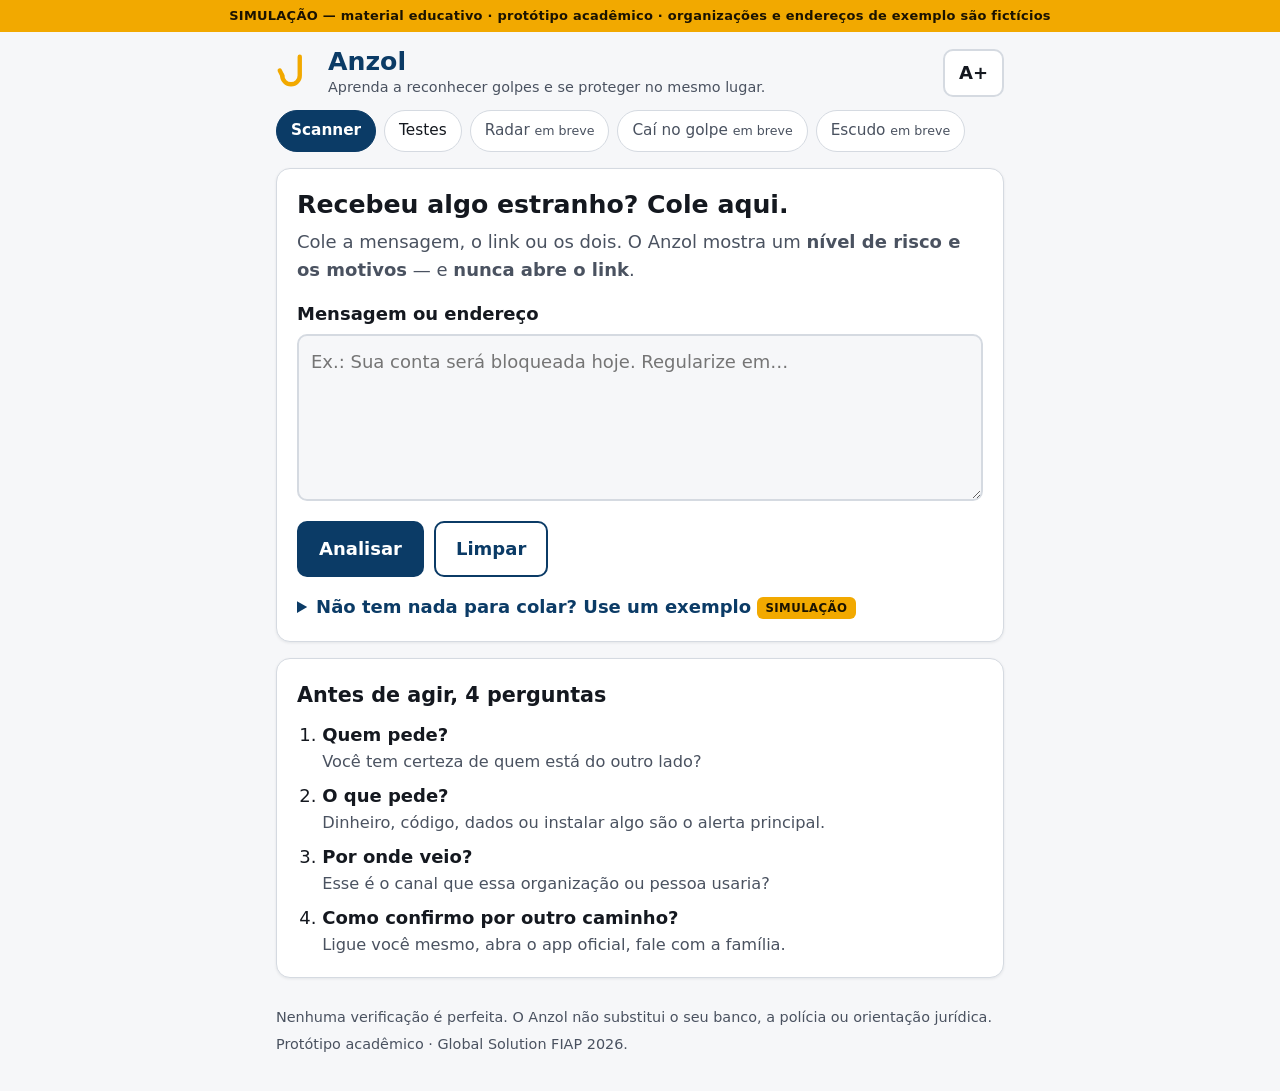
==== app/index.html @ 34bd5993 "Jogo de testes e listas públicas de phishing no Scanner - app/js/jogo.js e jogo-ui.js: XP, 5 níveis," ====
<!doctype html>
<html lang="pt-BR">
<head>
<meta charset="utf-8">
<meta name="viewport" content="width=device-width, initial-scale=1">
<title>Anzol · Aprenda a reconhecer golpes</title>
<meta name="description" content="Anzol: aprenda a reconhecer golpes e se proteger no mesmo lugar. Protótipo acadêmico.">
<link rel="icon" href="data:image/svg+xml,%3Csvg xmlns='http://www.w3.org/2000/svg' viewBox='0 0 64 64'%3E%3Cpath d='M38 6v30a14 14 0 1 1-28 0' fill='none' stroke='%23f2a900' stroke-width='7' stroke-linecap='round'/%3E%3Cpath d='M10 36l-4-8' stroke='%23f2a900' stroke-width='7' stroke-linecap='round'/%3E%3C/svg%3E">
<link rel="stylesheet" href="css/app.css">
</head>
<body>
<a class="pular" href="#conteudo">Pular para o conteúdo</a>

<div class="faixa-simulacao" role="note">SIMULAÇÃO — material educativo · protótipo acadêmico · organizações e endereços de exemplo são fictícios</div>

<header class="topo">
  <div class="marca">
    <svg class="marca-icone" viewBox="0 0 64 64" aria-hidden="true"><path d="M38 6v30a14 14 0 1 1-28 0" fill="none" stroke="currentColor" stroke-width="7" stroke-linecap="round"/><path d="M10 36l-4-8" stroke="currentColor" stroke-width="7" stroke-linecap="round"/></svg>
    <div>
      <p class="marca-nome">Anzol</p>
      <p class="marca-frase">Aprenda a reconhecer golpes e se proteger no mesmo lugar.</p>
    </div>
  </div>
  <div class="ajustes">
    <button type="button" id="btn-fonte" class="btn-leve" aria-pressed="false" title="Aumentar o tamanho do texto">A+</button>
  </div>
</header>

<nav class="abas" aria-label="Módulos">
  <a href="#scanner" class="aba ativa" data-vista="scanner" aria-current="page">Scanner</a>
  <a href="#testes" class="aba" data-vista="testes">Testes</a>
  <span class="aba em-breve" aria-disabled="true">Radar <small>em breve</small></span>
  <span class="aba em-breve" aria-disabled="true">Caí no golpe <small>em breve</small></span>
  <span class="aba em-breve" aria-disabled="true">Escudo <small>em breve</small></span>
</nav>

<main id="conteudo">
  <div id="vista-testes" class="vista" hidden>
    <div id="jogo-raiz" class="pilha" aria-live="polite"></div>
  </div>

  <div id="vista-scanner" class="vista pilha">
  <section id="scanner" class="cartao" aria-labelledby="t-scanner">
    <h1 id="t-scanner">Recebeu algo estranho? Cole aqui.</h1>
    <p class="apoio">Cole a mensagem, o link ou os dois. O Anzol mostra um <strong>nível de risco e os motivos</strong> — e <strong>nunca abre o link</strong>.</p>

    <form id="form-scanner" novalidate>
      <label for="entrada" class="rotulo">Mensagem ou endereço</label>
      <textarea id="entrada" rows="5" maxlength="5000" spellcheck="false" placeholder="Ex.: Sua conta será bloqueada hoje. Regularize em…"></textarea>
      <div class="acoes">
        <button type="submit" class="btn-principal">Analisar</button>
        <button type="button" id="btn-limpar" class="btn-secundario">Limpar</button>
      </div>
    </form>

    <details class="exemplos">
      <summary>Não tem nada para colar? Use um exemplo <span class="selo">SIMULAÇÃO</span></summary>
      <div id="lista-exemplos" class="chips" role="list"></div>
    </details>
  </section>

  <section id="resultado" class="cartao" aria-live="polite" hidden></section>

  <section class="cartao procedimento" aria-labelledby="t-proc">
    <h2 id="t-proc">Antes de agir, 4 perguntas</h2>
    <ol class="quatro">
      <li><strong>Quem pede?</strong> <span>Você tem certeza de quem está do outro lado?</span></li>
      <li><strong>O que pede?</strong> <span>Dinheiro, código, dados ou instalar algo são o alerta principal.</span></li>
      <li><strong>Por onde veio?</strong> <span>Esse é o canal que essa organização ou pessoa usaria?</span></li>
      <li><strong>Como confirmo por outro caminho?</strong> <span>Ligue você mesmo, abra o app oficial, fale com a família.</span></li>
    </ol>
  </section>
  </div>
</main>

<footer class="rodape">
  <p>Nenhuma verificação é perfeita. O Anzol não substitui o seu banco, a polícia ou orientação jurídica.</p>
  <p>Protótipo acadêmico · Global Solution FIAP 2026.</p>
</footer>

<script src="js/scanner.js"></script>
<script src="js/listas.js"></script>
<script src="js/jogo.js"></script>
<script src="js/jogo-ui.js"></script>
<script src="js/app.js"></script>
</body>
</html>
---- app/css/app.css ----
/* Anzol — estilos. Sem dependências. Fonte grande, alto contraste, modo escuro automático. */
:root {
  --fundo: #f6f7f9;
  --cartao: #ffffff;
  --texto: #14181f;
  --texto-suave: #4a5260;
  --borda: #d5dae1;
  --marca: #0b3b66;
  --destaque: #f2a900;
  --foco: #1a73e8;
  --baixo: #11683a;   --baixo-fundo: #e6f4ec;
  --medio: #8a5a00;   --medio-fundo: #fff4d6;
  --alto: #b3261e;    --alto-fundo: #fdeceb;
  --confianca: #1f5f99; --confianca-fundo: #e8f1fb;
  --raio: 14px;
  --sombra: 0 1px 3px rgba(16, 24, 40, .08);
  --tam-base: 18px;
}
@media (prefers-color-scheme: dark) {
  :root:not([data-theme="light"]) {
    --fundo: #0f1318; --cartao: #171c23; --texto: #eef1f5; --texto-suave: #b4bcc8; --borda: #2c3440;
    --marca: #9cc8f5; --foco: #8ab4f8;
    --baixo: #7fd6a3; --baixo-fundo: #10301f;
    --medio: #ffd36b; --medio-fundo: #3a2c06;
    --alto: #ff9a92;  --alto-fundo: #3d1512;
    --confianca: #9cc8f5; --confianca-fundo: #13283d;
    --sombra: none;
  }
}
:root[data-theme="dark"] {
  --fundo: #0f1318; --cartao: #171c23; --texto: #eef1f5; --texto-suave: #b4bcc8; --borda: #2c3440;
  --marca: #9cc8f5; --foco: #8ab4f8;
  --baixo: #7fd6a3; --baixo-fundo: #10301f;
  --medio: #ffd36b; --medio-fundo: #3a2c06;
  --alto: #ff9a92;  --alto-fundo: #3d1512;
  --confianca: #9cc8f5; --confianca-fundo: #13283d;
  --sombra: none;
}
html.texto-grande { --tam-base: 22px; }

* { box-sizing: border-box; }
html { font-size: var(--tam-base); }
body {
  margin: 0; background: var(--fundo); color: var(--texto);
  font-family: system-ui, -apple-system, "Segoe UI", Roboto, sans-serif; line-height: 1.55;
  -webkit-text-size-adjust: 100%;
}
:focus-visible { outline: 3px solid var(--foco); outline-offset: 2px; border-radius: 6px; }
.pular { position: absolute; left: -999px; top: 0; background: var(--cartao); padding: 8px 12px; z-index: 10; }
.pular:focus { left: 8px; }

.faixa-simulacao {
  background: var(--destaque); color: #1b1300; font-size: .72rem; font-weight: 700;
  text-align: center; padding: 6px 16px; letter-spacing: .02em;
}

.topo, main, .abas, .rodape { max-width: 760px; margin: 0 auto; padding-left: 16px; padding-right: 16px; }
.topo { display: flex; align-items: center; justify-content: space-between; gap: 12px; padding-top: 16px; }
.marca { display: flex; align-items: center; gap: 12px; }
.marca-icone { width: 40px; height: 40px; color: var(--destaque); flex: none; }
.marca-nome { margin: 0; font-size: 1.4rem; font-weight: 800; color: var(--marca); line-height: 1.1; }
.marca-frase { margin: 0; font-size: .8rem; color: var(--texto-suave); }

.abas { display: flex; gap: 8px; overflow-x: auto; padding-top: 12px; padding-bottom: 4px; scrollbar-width: thin; }
.aba {
  flex: none; padding: 8px 14px; border-radius: 999px; border: 1px solid var(--borda);
  color: var(--texto); text-decoration: none; font-size: .85rem; background: var(--cartao);
}
.aba.ativa { background: var(--marca); color: var(--cartao); border-color: var(--marca); font-weight: 700; }
.aba.em-breve { color: var(--texto-suave); }
.aba small { font-size: .7rem; }

main { padding-top: 12px; padding-bottom: 24px; display: grid; gap: 16px; }
.cartao { background: var(--cartao); border: 1px solid var(--borda); border-radius: var(--raio); padding: 20px; box-shadow: var(--sombra); min-width: 0; }
h1 { font-size: 1.4rem; line-height: 1.25; margin: 0 0 8px; }
h2 { font-size: 1.15rem; margin: 0 0 10px; }
h3 { font-size: 1rem; margin: 18px 0 8px; }
.apoio { margin: 0 0 16px; color: var(--texto-suave); }

.rotulo { display: block; font-weight: 700; margin-bottom: 6px; }
textarea {
  width: 100%; font: inherit; font-size: 1rem; padding: 12px; border-radius: 10px;
  border: 2px solid var(--borda); background: var(--fundo); color: var(--texto); resize: vertical; min-height: 7rem;
}
textarea:focus { border-color: var(--foco); outline: none; }
.acoes { display: flex; flex-wrap: wrap; gap: 10px; margin-top: 12px; }
button { font: inherit; cursor: pointer; }
.btn-principal, .btn-secundario, .btn-leve {
  border-radius: 10px; padding: 12px 20px; font-weight: 700; min-height: 48px; border: 2px solid transparent;
}
.btn-principal { background: var(--marca); color: var(--cartao); }
.btn-secundario { background: transparent; color: var(--marca); border-color: var(--marca); }
.btn-leve { background: var(--cartao); color: var(--texto); border-color: var(--borda); padding: 8px 14px; min-height: 44px; }
.btn-leve[aria-pressed="true"] { border-color: var(--marca); color: var(--marca); }

.exemplos { margin-top: 16px; }
.exemplos summary { cursor: pointer; font-weight: 600; color: var(--marca); }
.chips { display: flex; flex-wrap: wrap; gap: 8px; margin-top: 12px; }
.chip {
  border: 1px solid var(--borda); background: var(--fundo); color: var(--texto); border-radius: 999px;
  padding: 8px 14px; font-size: .8rem; text-align: left;
}
.chip:hover { border-color: var(--marca); }
.selo { display: inline-block; font-size: .65rem; font-weight: 800; letter-spacing: .04em; padding: 2px 8px; border-radius: 6px; background: var(--destaque); color: #1b1300; vertical-align: middle; }

/* Resultado */
.risco { display: flex; align-items: center; gap: 14px; border-radius: 12px; padding: 14px 16px; margin-bottom: 8px; }
.risco-icone { width: 44px; height: 44px; flex: none; }
.risco-titulo { margin: 0; font-size: 1.3rem; font-weight: 800; }
.risco-sub { margin: 2px 0 0; font-size: .9rem; }
.risco.baixo { background: var(--baixo-fundo); color: var(--baixo); }
.risco.medio { background: var(--medio-fundo); color: var(--medio); }
.risco.alto { background: var(--alto-fundo); color: var(--alto); }
.risco .risco-sub { color: var(--texto); }

.grupo { border-top: 1px solid var(--borda); padding-top: 4px; }
.motivos { list-style: none; padding: 0; margin: 0; display: grid; gap: 10px; }
.motivo { border-left: 4px solid var(--alto); background: var(--fundo); border-radius: 0 10px 10px 0; padding: 10px 12px; }
.motivo.confianca { border-left-color: var(--confianca); background: var(--confianca-fundo); }
.motivo-nome { font-weight: 700; margin: 0; }
.motivo-desc { margin: 2px 0 0; font-size: .88rem; color: var(--texto-suave); }
.evidencia { margin: 6px 0 0; font-size: .85rem; overflow-wrap: anywhere; }
.evidencia q { font-family: ui-monospace, Consolas, monospace; background: var(--cartao); border: 1px solid var(--borda); border-radius: 6px; padding: 1px 6px; quotes: none; }
.tag-sim { font-size: .65rem; font-weight: 800; padding: 1px 6px; border-radius: 5px; background: var(--destaque); color: #1b1300; margin-left: 6px; vertical-align: middle; }

.lupa { list-style: none; padding: 0; margin: 0; display: grid; gap: 8px; }
.lupa li { background: var(--fundo); border-radius: 10px; padding: 10px 12px; font-size: .9rem; overflow-wrap: anywhere; }
.lupa code { font-family: ui-monospace, Consolas, monospace; font-weight: 700; }

.passos { margin: 0; padding-left: 1.2rem; }
.passos li { margin: 4px 0; }
.mito { background: var(--fundo); border-radius: 10px; padding: 10px 12px; margin: 8px 0 0; font-size: .9rem; }
.aviso { margin-top: 16px; font-size: .85rem; color: var(--texto-suave); border-top: 1px dashed var(--borda); padding-top: 12px; }
.links-acao { display: flex; flex-wrap: wrap; gap: 10px; margin-top: 12px; }

.quatro { margin: 0; padding-left: 1.4rem; display: grid; gap: 8px; }
.quatro span { display: block; color: var(--texto-suave); font-size: .9rem; }

.rodape { color: var(--texto-suave); font-size: .8rem; padding-bottom: 32px; }
.rodape p { margin: 4px 0; }

/* Vistas e jogo */
[hidden] { display: none !important; }
.pilha { display: grid; gap: 16px; min-width: 0; }
.destaque { border: 2px solid var(--destaque); }
.nota { background: transparent; box-shadow: none; }
.subtitulo { font-weight: 700; margin: 16px 0 8px; color: var(--marca); }
.nivel { background: var(--fundo); border-radius: 12px; padding: 14px 16px; }
.nivel-nome { margin: 0; font-size: 1.15rem; font-weight: 800; color: var(--marca); }
.barra-xp { width: 100%; height: 14px; margin: 8px 0 4px; accent-color: var(--destaque); }
.grade-itens { display: grid; grid-template-columns: repeat(auto-fill, minmax(220px, 1fr)); gap: 8px; }
.item-jogo {
  text-align: left; border: 1px solid var(--borda); background: var(--fundo); color: var(--texto);
  border-radius: 10px; padding: 10px 12px; font-size: .85rem; min-height: 48px;
}
.item-jogo:hover:not(:disabled) { border-color: var(--marca); }
.item-jogo.feito { border-color: var(--baixo); }
.item-jogo:disabled { color: var(--texto-suave); cursor: not-allowed; }
.grade-selos { display: grid; grid-template-columns: repeat(auto-fill, minmax(200px, 1fr)); gap: 8px; }
.selo-jogo { border: 1px dashed var(--borda); border-radius: 10px; padding: 10px 12px; color: var(--texto-suave); }
.selo-jogo.ganho { border: 2px solid var(--destaque); color: var(--texto); }
.selo-nome { margin: 0; font-weight: 700; }

.msg { border: 2px solid var(--borda); border-radius: 16px; padding: 14px 16px; margin: 12px 0; background: var(--fundo); }
.msg-topo { display: flex; justify-content: space-between; align-items: center; gap: 8px; margin-bottom: 6px; }
.msg-canal { font-size: .75rem; font-weight: 700; text-transform: uppercase; letter-spacing: .04em; color: var(--texto-suave); }
.msg-de { margin: 0 0 6px; font-size: .85rem; color: var(--texto-suave); }
.msg-texto { margin: 0; font-size: 1.05rem; background: var(--cartao); border-radius: 12px 12px 12px 4px; padding: 10px 12px; border: 1px solid var(--borda); }
.msg-link, .msg-extra { margin: 8px 0 0; font-size: .85rem; overflow-wrap: anywhere; }
.msg-link code, .lupa-resultado code, .opcao code { font-family: ui-monospace, Consolas, monospace; font-weight: 700; overflow-wrap: anywhere; }
.msg-extra { color: var(--texto-suave); }

.chip.pista[aria-pressed="true"] { background: var(--marca); color: var(--cartao); border-color: var(--marca); }
.chip.pista[aria-pressed="true"]::before { content: "✓ "; }
.lupa-resultado { background: var(--confianca-fundo); border-radius: 10px; padding: 8px 12px; margin: 8px 0 0; font-size: .9rem; overflow-wrap: anywhere; }
.btn-principal[aria-pressed="true"] { outline: 3px solid var(--destaque); outline-offset: 2px; }
.passos-escolha, .opcoes-lista { display: grid; gap: 8px; margin-top: 12px; }
.opcao {
  text-align: left; border: 2px solid var(--borda); background: var(--cartao); color: var(--texto);
  border-radius: 10px; padding: 12px 14px; min-height: 48px; width: 100%;
}
.opcao:hover { border-color: var(--marca); }
.opcao-dominio { display: grid; gap: 4px; }
.enunciado { font-size: 1.05rem; font-weight: 600; }
.eventos { background: var(--fundo); border-radius: 10px; padding: 10px 14px; margin: 8px 0; }
.eventos p { margin: 2px 0; }
.xp-ganho { font-weight: 800; color: var(--marca); }
.evento { font-weight: 700; color: var(--medio); }
.quatro-resp { margin: 0; display: grid; gap: 2px; }
.quatro-resp dt { font-weight: 700; margin-top: 6px; }
.quatro-resp dd { margin: 0; color: var(--texto-suave); }
.tabela { width: 100%; border-collapse: collapse; font-size: .9rem; margin: 8px 0; }
.tabela th, .tabela td { border-bottom: 1px solid var(--borda); padding: 6px 8px; text-align: left; }
.tabela td:not(:first-child), .tabela th:not(:first-child) { text-align: center; white-space: nowrap; }

@media (max-width: 480px) {
  .cartao { padding: 16px; }
  h1 { font-size: 1.25rem; }
  .acoes button { flex: 1 1 auto; }
}
@media (prefers-reduced-motion: no-preference) {
  #resultado:not([hidden]) { animation: surgir .25s ease-out; }
  @keyframes surgir { from { opacity: 0; transform: translateY(6px); } to { opacity: 1; transform: none; } }
}
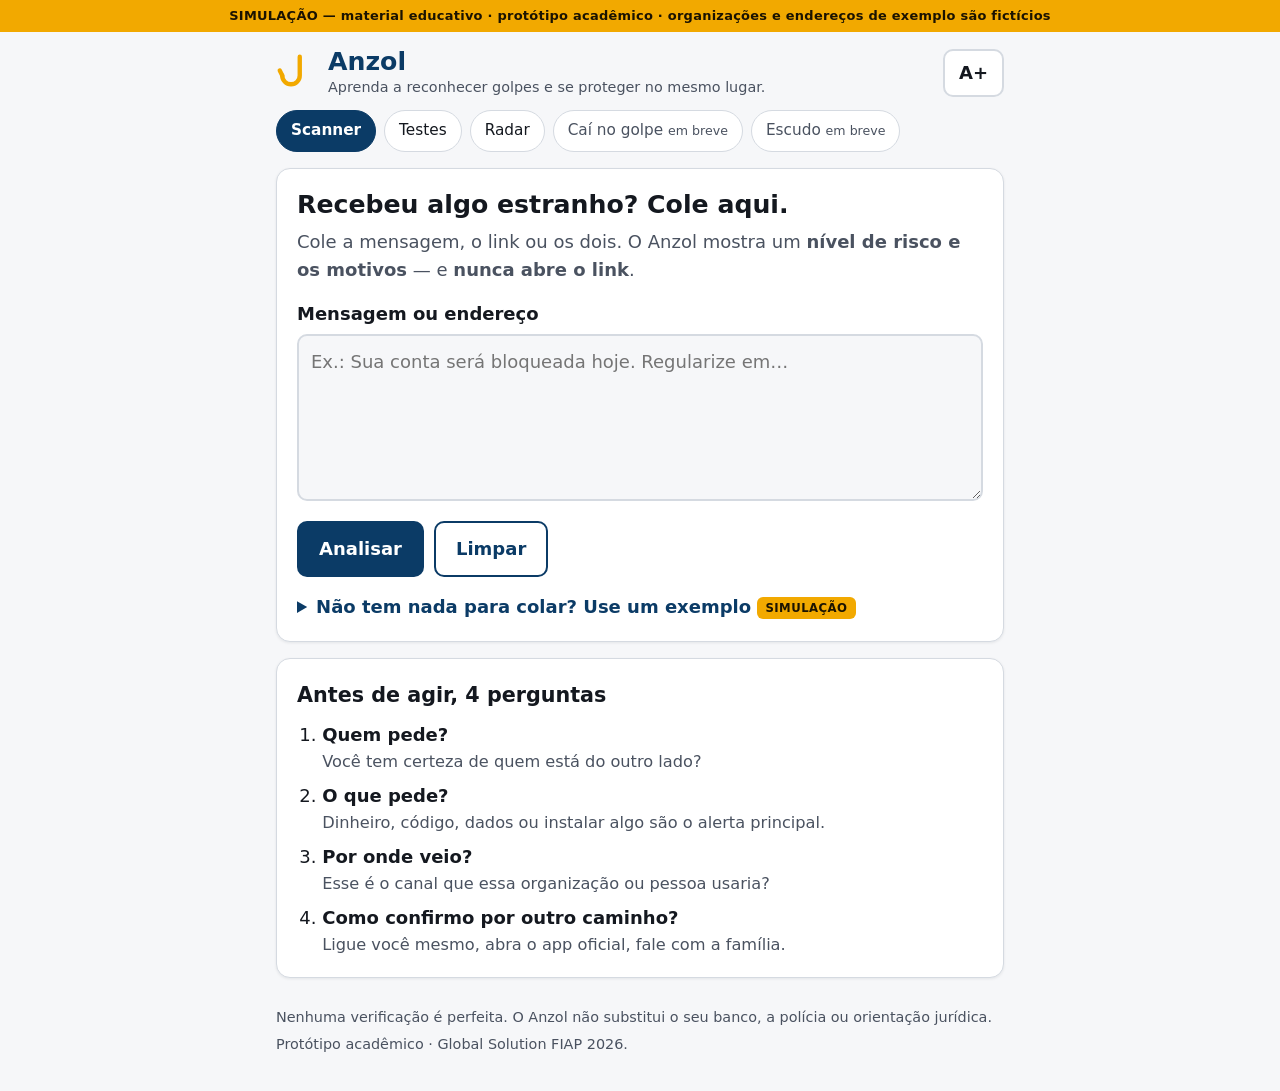
==== commit 85c2b681: "Radar: campanhas, alerta passivo no Scanner, relato e moderação - app/js/radar.js e radar-ui.js: 3 e" ====
--- a/app/index.html
+++ b/app/index.html
@@ -29,7 +29,7 @@
 <nav class="abas" aria-label="Módulos">
   <a href="#scanner" class="aba ativa" data-vista="scanner" aria-current="page">Scanner</a>
   <a href="#testes" class="aba" data-vista="testes">Testes</a>
-  <span class="aba em-breve" aria-disabled="true">Radar <small>em breve</small></span>
+  <a href="#radar" class="aba" data-vista="radar">Radar</a>
   <span class="aba em-breve" aria-disabled="true">Caí no golpe <small>em breve</small></span>
   <span class="aba em-breve" aria-disabled="true">Escudo <small>em breve</small></span>
 </nav>
@@ -37,6 +37,10 @@
 <main id="conteudo">
   <div id="vista-testes" class="vista" hidden>
     <div id="jogo-raiz" class="pilha" aria-live="polite"></div>
+  </div>
+
+  <div id="vista-radar" class="vista" hidden>
+    <div id="radar-raiz" class="pilha" aria-live="polite"></div>
   </div>
 
   <div id="vista-scanner" class="vista pilha">
@@ -82,6 +86,8 @@
 <script src="js/listas.js"></script>
 <script src="js/jogo.js"></script>
 <script src="js/jogo-ui.js"></script>
+<script src="js/radar.js"></script>
+<script src="js/radar-ui.js"></script>
 <script src="js/app.js"></script>
 </body>
 </html>
--- a/app/css/app.css
+++ b/app/css/app.css
@@ -193,7 +193,36 @@
 .tabela th, .tabela td { border-bottom: 1px solid var(--borda); padding: 6px 8px; text-align: left; }
 .tabela td:not(:first-child), .tabela th:not(:first-child) { text-align: center; white-space: nowrap; }
 
+/* Radar */
+.estado-radar { display: inline-block; font-size: .7rem; font-weight: 800; padding: 2px 8px; border-radius: 6px; vertical-align: middle; }
+.estado-radar.alerta_ativo { background: var(--alto-fundo); color: var(--alto); border: 1px solid var(--alto); }
+.estado-radar.em_observacao { background: var(--medio-fundo); color: var(--medio); border: 1px solid var(--medio); }
+.estado-radar.arquivada { background: var(--fundo); color: var(--texto-suave); border: 1px solid var(--borda); }
+.resumo-radar { display: grid; grid-template-columns: repeat(3, 1fr); gap: 8px; margin-top: 12px; }
+.resumo-item { border-radius: 10px; padding: 10px; text-align: center; background: var(--fundo); }
+.resumo-item.alerta_ativo { background: var(--alto-fundo); }
+.resumo-item.em_observacao { background: var(--medio-fundo); }
+.resumo-num { margin: 0; font-size: 1.6rem; font-weight: 800; }
+.campanha { border: 1px solid var(--borda); border-left: 4px solid var(--borda); border-radius: 0 10px 10px 0; padding: 10px 12px; margin-top: 10px; overflow-wrap: anywhere; }
+.campanha.alerta_ativo { border-left-color: var(--alto); }
+.campanha.em_observacao { border-left-color: var(--medio); }
+.campanha p { margin: 4px 0; }
+.item-fila { border: 1px dashed var(--borda); border-radius: 10px; padding: 10px 12px; margin-top: 10px; overflow-wrap: anywhere; }
+.item-fila p { margin: 4px 0; }
+.previa { background: var(--fundo); border-radius: 10px; padding: 10px 12px; margin: 10px 0; }
+.previa-texto { font-family: ui-monospace, Consolas, monospace; font-size: .85rem; background: var(--cartao); border: 1px solid var(--borda); border-radius: 8px; padding: 8px 10px; overflow-wrap: anywhere; }
+.relato summary { cursor: pointer; font-weight: 700; color: var(--marca); margin-top: 8px; }
+.linha-form { display: grid; grid-template-columns: 1fr 1fr; gap: 10px; }
+.linha-form select { width: 100%; font: inherit; font-size: .9rem; padding: 8px; border-radius: 8px; border: 1px solid var(--borda); background: var(--cartao); color: var(--texto); min-height: 44px; }
+.rotulo-peq { display: block; font-size: .8rem; font-weight: 700; margin-bottom: 2px; }
+.consentimento { display: flex; gap: 8px; align-items: flex-start; margin-top: 10px; font-size: .9rem; }
+.consentimento input { width: 22px; height: 22px; flex: none; margin-top: 2px; }
+.evento-radar { background: var(--confianca-fundo); color: var(--texto); border-radius: 10px; padding: 10px 12px; font-weight: 700; }
+.radar-item { display: grid; gap: 2px; }
+a.btn-leve { display: inline-flex; align-items: center; text-decoration: none; }
+
 @media (max-width: 480px) {
+  .linha-form { grid-template-columns: 1fr; }
   .cartao { padding: 16px; }
   h1 { font-size: 1.25rem; }
   .acoes button { flex: 1 1 auto; }
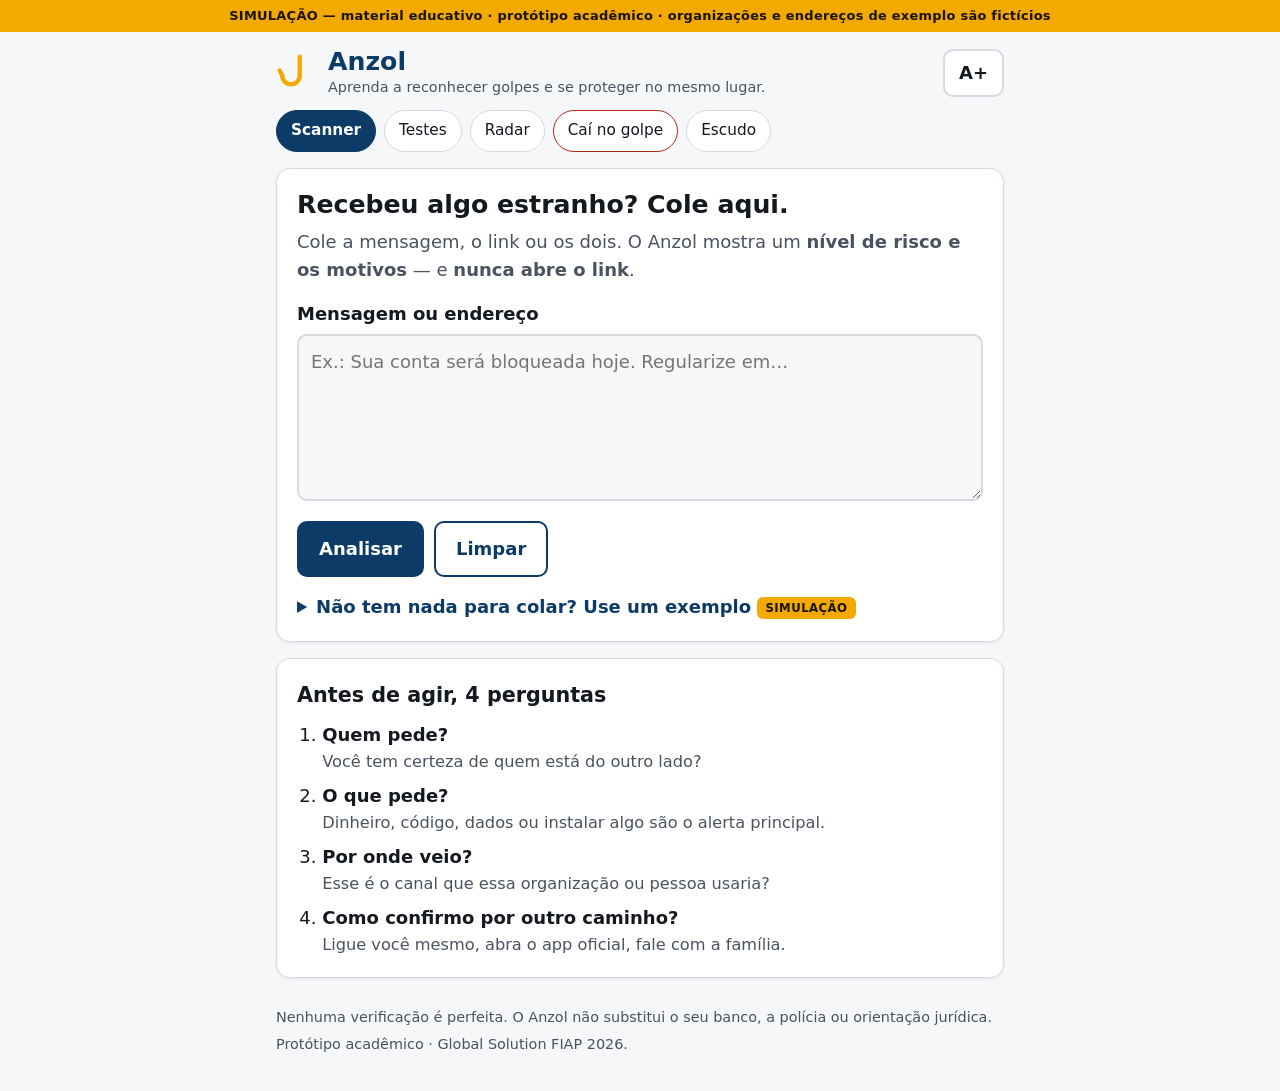
==== commit 72506f40: "Primeiros socorros, Kit de provas com OCR e Escudo - app/data/socorro.json e socorro-ui.js: triagem " ====
--- a/app/index.html
+++ b/app/index.html
@@ -30,8 +30,8 @@
   <a href="#scanner" class="aba ativa" data-vista="scanner" aria-current="page">Scanner</a>
   <a href="#testes" class="aba" data-vista="testes">Testes</a>
   <a href="#radar" class="aba" data-vista="radar">Radar</a>
-  <span class="aba em-breve" aria-disabled="true">Caí no golpe <small>em breve</small></span>
-  <span class="aba em-breve" aria-disabled="true">Escudo <small>em breve</small></span>
+  <a href="#socorro" class="aba aba-socorro" data-vista="socorro">Caí no golpe</a>
+  <a href="#escudo" class="aba" data-vista="escudo">Escudo</a>
 </nav>
 
 <main id="conteudo">
@@ -41,6 +41,16 @@
 
   <div id="vista-radar" class="vista" hidden>
     <div id="radar-raiz" class="pilha" aria-live="polite"></div>
+  </div>
+
+  <div id="vista-socorro" class="vista" hidden>
+    <div id="socorro-raiz" class="pilha" aria-live="polite"></div>
+  </div>
+  <div id="vista-kit" class="vista" hidden>
+    <div id="kit-raiz" class="pilha" aria-live="polite"></div>
+  </div>
+  <div id="vista-escudo" class="vista" hidden>
+    <div id="escudo-raiz" class="pilha"></div>
   </div>
 
   <div id="vista-scanner" class="vista pilha">
@@ -88,6 +98,9 @@
 <script src="js/jogo-ui.js"></script>
 <script src="js/radar.js"></script>
 <script src="js/radar-ui.js"></script>
+<script src="js/kit.js"></script>
+<script src="js/kit-ui.js"></script>
+<script src="js/socorro-ui.js"></script>
 <script src="js/app.js"></script>
 </body>
 </html>
--- a/app/css/app.css
+++ b/app/css/app.css
@@ -221,8 +221,45 @@
 .radar-item { display: grid; gap: 2px; }
 a.btn-leve { display: inline-flex; align-items: center; text-decoration: none; }
 
+/* Primeiros socorros, Kit e Escudo */
+.aba-socorro { border-color: var(--alto); }
+.aba-socorro.ativa { background: var(--alto); border-color: var(--alto); }
+.avisos { margin: 0 0 8px; padding-left: 1.2rem; font-size: .9rem; color: var(--texto-suave); }
+.avisos li { margin: 3px 0; }
+.grade-situacoes { display: grid; grid-template-columns: repeat(auto-fill, minmax(230px, 1fr)); gap: 10px; }
+.situacao {
+  display: grid; gap: 4px; text-align: left; border: 2px solid var(--borda); background: var(--fundo); color: var(--texto);
+  border-radius: 12px; padding: 14px; min-height: 64px;
+}
+.situacao:hover { border-color: var(--alto); }
+.situacao-titulo { font-weight: 800; font-size: 1rem; }
+.urgencia { display: inline-block; padding: 4px 12px; border-radius: 999px; font-size: .85rem; margin-top: 18px; }
+.urgencia.agora { background: var(--alto-fundo); color: var(--alto); }
+.urgencia.hoje { background: var(--medio-fundo); color: var(--medio); }
+.urgencia.depois { background: var(--confianca-fundo); color: var(--confianca); }
+.plano { list-style: none; padding: 0; margin: 8px 0 0; display: grid; gap: 10px; }
+.passo-socorro { background: var(--fundo); border-radius: 10px; padding: 12px 14px; }
+.passo-socorro p { margin: 4px 0; }
+.passo-topo { display: flex; gap: 10px; align-items: flex-start; cursor: pointer; }
+.passo-topo input, .checklist input { width: 24px; height: 24px; flex: none; margin-top: 1px; }
+.fonte { font-size: .75rem; color: var(--texto-suave); overflow-wrap: anywhere; margin: 6px 0 0; }
+.checklist { list-style: none; padding: 0; margin: 8px 0 0; display: grid; gap: 10px; }
+.checklist p { margin: 2px 0 0 34px; }
+.grade-cartoes { display: grid; grid-template-columns: repeat(auto-fill, minmax(280px, 1fr)); gap: 16px; }
+.cartao-escudo h3 { margin-top: 4px; }
+.num-cartao { margin: 0; font-size: .75rem; color: var(--texto-suave); font-weight: 700; }
+.frase-escudo { font-weight: 700; color: var(--marca); margin: 0 0 8px; }
+.prova-topo { display: grid; grid-template-columns: 120px 1fr; gap: 12px; align-items: start; }
+.miniatura { width: 120px; height: auto; border-radius: 8px; border: 1px solid var(--borda); background: #fff; }
+.prova select, .campo, .linha-form input { width: 100%; font: inherit; font-size: .9rem; padding: 8px; border-radius: 8px; border: 1px solid var(--borda); background: var(--cartao); color: var(--texto); min-height: 44px; margin-top: 6px; }
+.prova textarea, #kit-raiz textarea { margin-top: 4px; font-size: .9rem; min-height: 5rem; }
+.rascunho { font-family: ui-monospace, Consolas, monospace; font-size: .8rem !important; }
+input[type="file"] { font: inherit; font-size: .9rem; max-width: 100%; }
+
 @media (max-width: 480px) {
   .linha-form { grid-template-columns: 1fr; }
+  .prova-topo { grid-template-columns: 1fr; }
+  .miniatura { width: 100%; max-width: 260px; }
   .cartao { padding: 16px; }
   h1 { font-size: 1.25rem; }
   .acoes button { flex: 1 1 auto; }
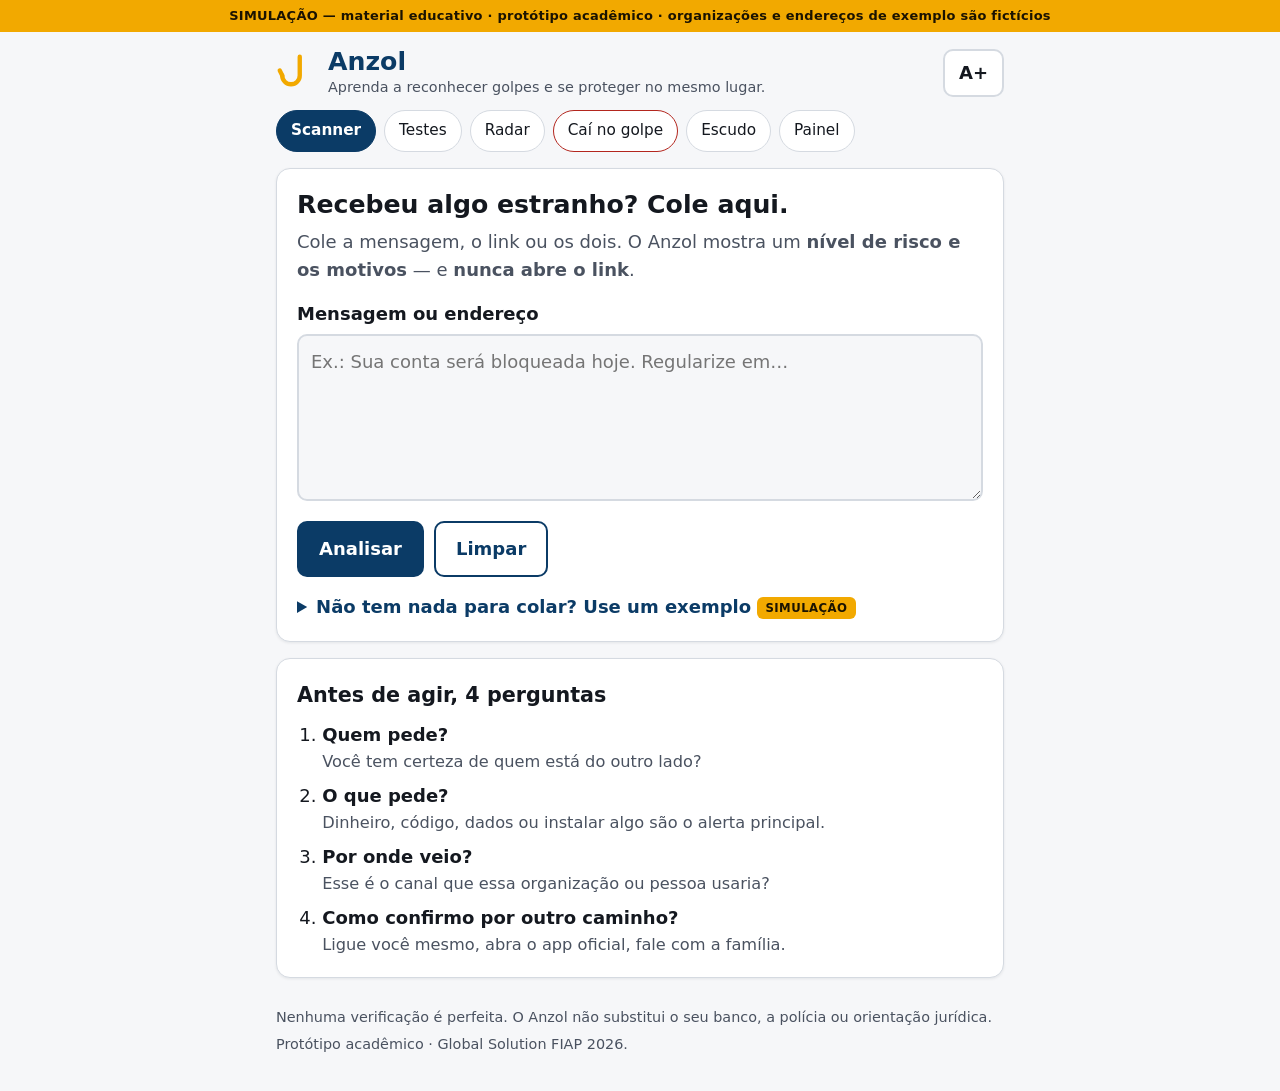
==== commit 98fb8166: "Painel de dados, diagrama de arquitetura e publicação automática - app/js/painel-ui.js: funil real (" ====
--- a/app/index.html
+++ b/app/index.html
@@ -32,6 +32,7 @@
   <a href="#radar" class="aba" data-vista="radar">Radar</a>
   <a href="#socorro" class="aba aba-socorro" data-vista="socorro">Caí no golpe</a>
   <a href="#escudo" class="aba" data-vista="escudo">Escudo</a>
+  <a href="#painel" class="aba" data-vista="painel">Painel</a>
 </nav>
 
 <main id="conteudo">
@@ -48,6 +49,9 @@
   </div>
   <div id="vista-kit" class="vista" hidden>
     <div id="kit-raiz" class="pilha" aria-live="polite"></div>
+  </div>
+  <div id="vista-painel" class="vista viz-raiz" hidden>
+    <div id="painel-raiz" class="pilha"></div>
   </div>
   <div id="vista-escudo" class="vista" hidden>
     <div id="escudo-raiz" class="pilha"></div>
@@ -101,6 +105,7 @@
 <script src="js/kit.js"></script>
 <script src="js/kit-ui.js"></script>
 <script src="js/socorro-ui.js"></script>
+<script src="js/painel-ui.js"></script>
 <script src="js/app.js"></script>
 </body>
 </html>
--- a/app/css/app.css
+++ b/app/css/app.css
@@ -256,8 +256,47 @@
 .rascunho { font-family: ui-monospace, Consolas, monospace; font-size: .8rem !important; }
 input[type="file"] { font: inherit; font-size: .9rem; max-width: 100%; }
 
+/* Painel: tokens de gráfico (claro e escuro selecionados, rampa azul validada) */
+.viz-raiz {
+  --serie-1: #2a78d6; --funil-1: #86b6ef; --funil-2: #3987e5; --funil-3: #1c5cab;
+  --grade: #e1e0d9; --eixo-linha: #c3c2b7; --tinta-muda: #6b6a65;
+}
+@media (prefers-color-scheme: dark) {
+  :root:where(:not([data-theme="light"])) .viz-raiz { --serie-1: #3987e5; --funil-1: #5598e7; --funil-2: #2a78d6; --funil-3: #184f95; --grade: #2c2c2a; --eixo-linha: #383835; --tinta-muda: #a9a89f; }
+}
+:root[data-theme="dark"] .viz-raiz { --serie-1: #3987e5; --funil-1: #5598e7; --funil-2: #2a78d6; --funil-3: #184f95; --grade: #2c2c2a; --eixo-linha: #383835; --tinta-muda: #a9a89f; }
+.grafico { max-width: 100%; height: auto; display: block; margin-top: 8px; overflow: visible; }
+.grafico .barra { fill: var(--serie-1); }
+.grafico .grade { stroke: var(--grade); stroke-width: 1; }
+.grafico .eixo { stroke: var(--eixo-linha); stroke-width: 1; }
+.grafico .rotulo-eixo { fill: var(--tinta-muda); font-size: 13px; font-variant-numeric: tabular-nums; }
+.grafico .valor-barra { fill: var(--texto); font-size: 14px; font-weight: 600; }
+.grafico .alvo { fill: transparent; cursor: default; }
+.grafico .alvo:focus { outline: none; fill: rgba(42, 120, 214, 0.08); }
+.grafico .funil-1 { fill: var(--funil-1); }
+.grafico .funil-2 { fill: var(--funil-2); }
+.grafico .funil-3 { fill: var(--funil-3); }
+.dica-grafico { position: absolute; z-index: 20; max-width: 220px; background: var(--texto); color: var(--cartao); font-size: .8rem; padding: 6px 10px; border-radius: 8px; pointer-events: none; box-shadow: 0 2px 8px rgba(0,0,0,.2); }
+.etiquetas { display: flex; flex-wrap: wrap; gap: 6px; margin: 0 0 6px; }
+.selo-dado { display: inline-block; font-size: .65rem; font-weight: 800; letter-spacing: .04em; padding: 2px 8px; border-radius: 6px; border: 1px solid var(--borda); color: var(--texto-suave); }
+.selo-dado.sim { background: var(--destaque); color: #1b1300; border-color: var(--destaque); }
+.selo-dado.real { background: var(--baixo-fundo); color: var(--baixo); border-color: var(--baixo); }
+.selo-dado.local { background: var(--confianca-fundo); color: var(--confianca); border-color: var(--confianca); }
+.tiles { display: grid; grid-template-columns: repeat(auto-fit, minmax(160px, 1fr)); gap: 12px; }
+.tile { background: var(--cartao); border: 1px solid var(--borda); border-radius: 12px; padding: 14px; display: grid; gap: 4px; align-content: start; }
+.tile .selo-dado { justify-self: start; }
+.tile-rotulo { margin: 0; font-size: .8rem; color: var(--texto-suave); }
+.tile-valor { margin: 0; font-size: 1.7rem; font-weight: 700; line-height: 1.1; }
+.tile-detalhe { margin: 0; font-size: .75rem; color: var(--texto-suave); }
+.tabela-dados summary { cursor: pointer; font-size: .85rem; color: var(--marca); margin-top: 8px; }
+.vazio { color: var(--texto-suave); font-style: italic; }
+.meter { height: 10px; border-radius: 999px; background: var(--confianca-fundo); margin-top: 12px; overflow: hidden; }
+.meter-fill { height: 100%; background: var(--serie-1); border-radius: 999px; }
+
 @media (max-width: 480px) {
   .linha-form { grid-template-columns: 1fr; }
+  .tiles { grid-template-columns: 1fr 1fr; }
+  .tile-valor { font-size: 1.35rem; }
   .prova-topo { grid-template-columns: 1fr; }
   .miniatura { width: 100%; max-width: 260px; }
   .cartao { padding: 16px; }
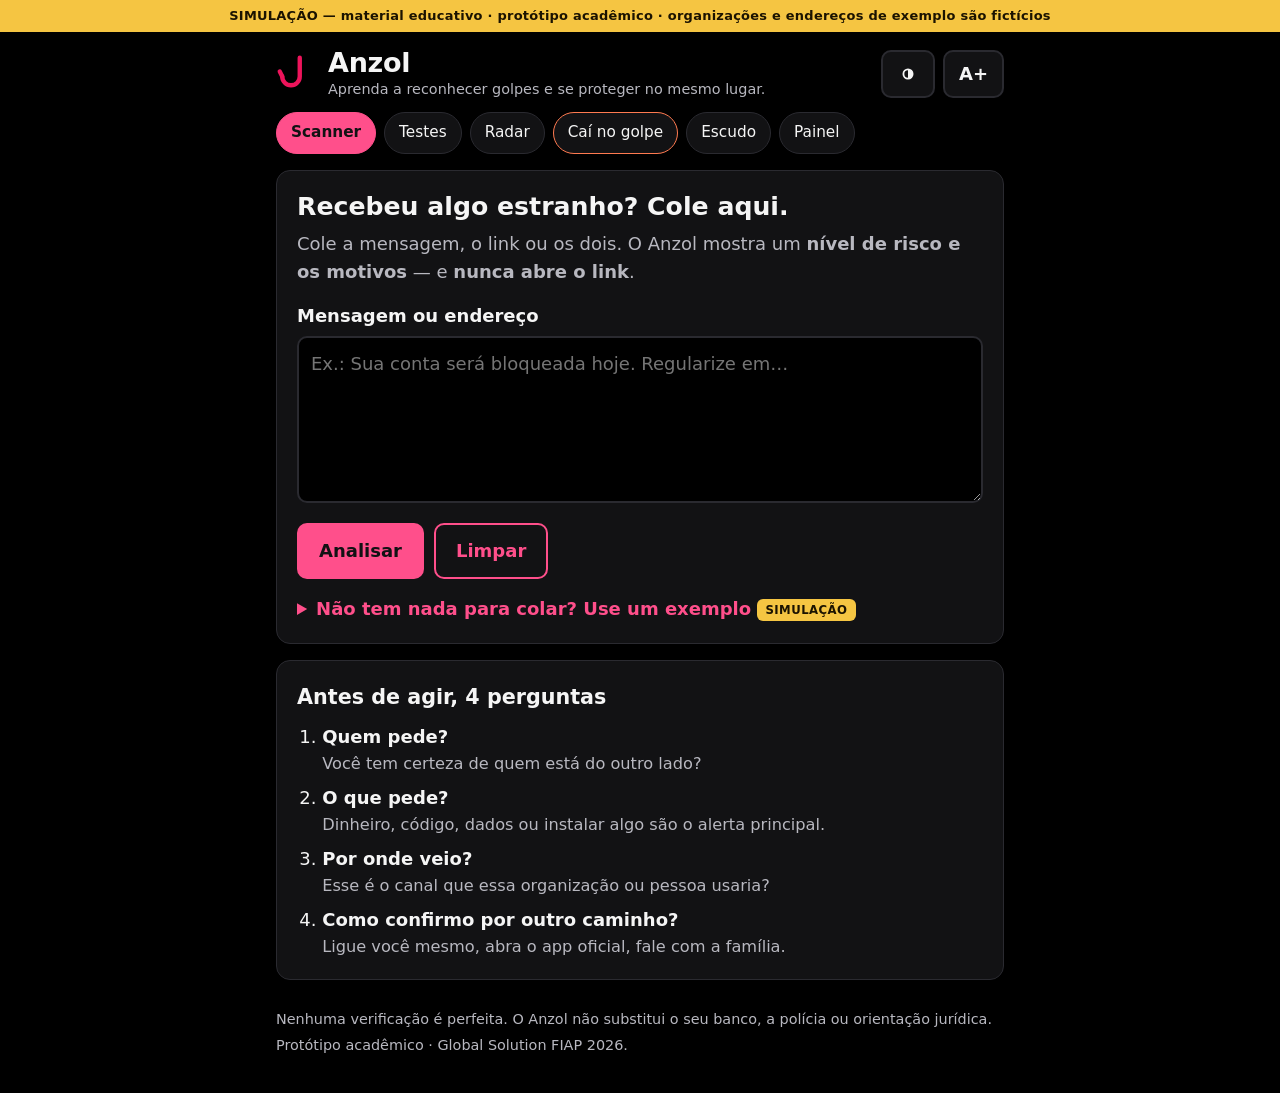
==== commit b3625481: "Paleta preto e rosa, tema claro opcional e melhorias de acessibilidade - Tema preto como padrão, ros" ====
--- a/app/index.html
+++ b/app/index.html
@@ -5,7 +5,13 @@
 <meta name="viewport" content="width=device-width, initial-scale=1">
 <title>Anzol · Aprenda a reconhecer golpes</title>
 <meta name="description" content="Anzol: aprenda a reconhecer golpes e se proteger no mesmo lugar. Protótipo acadêmico.">
-<link rel="icon" href="data:image/svg+xml,%3Csvg xmlns='http://www.w3.org/2000/svg' viewBox='0 0 64 64'%3E%3Cpath d='M38 6v30a14 14 0 1 1-28 0' fill='none' stroke='%23f2a900' stroke-width='7' stroke-linecap='round'/%3E%3Cpath d='M10 36l-4-8' stroke='%23f2a900' stroke-width='7' stroke-linecap='round'/%3E%3C/svg%3E">
+<meta name="theme-color" content="#000000">
+<meta name="color-scheme" content="dark light">
+<script>
+  // Aplica o tema salvo antes de desenhar a página (evita piscar). Padrão: preto.
+  try { if (localStorage.getItem('anzol-tema') === 'claro') document.documentElement.setAttribute('data-theme', 'light'); } catch (e) {}
+</script>
+<link rel="icon" href="data:image/svg+xml,%3Csvg xmlns='http://www.w3.org/2000/svg' viewBox='0 0 64 64'%3E%3Crect width='64' height='64' rx='14' fill='%23000'/%3E%3Cpath d='M38 10v26a13 13 0 1 1-26 0' fill='none' stroke='%23ff4f8b' stroke-width='7' stroke-linecap='round'/%3E%3Cpath d='M12 36l-4-8' stroke='%23ff4f8b' stroke-width='7' stroke-linecap='round'/%3E%3C/svg%3E">
 <link rel="stylesheet" href="css/app.css">
 </head>
 <body>
@@ -17,12 +23,15 @@
   <div class="marca">
     <svg class="marca-icone" viewBox="0 0 64 64" aria-hidden="true"><path d="M38 6v30a14 14 0 1 1-28 0" fill="none" stroke="currentColor" stroke-width="7" stroke-linecap="round"/><path d="M10 36l-4-8" stroke="currentColor" stroke-width="7" stroke-linecap="round"/></svg>
     <div>
-      <p class="marca-nome">Anzol</p>
+      <h1 class="marca-nome" translate="no">Anzol</h1>
       <p class="marca-frase">Aprenda a reconhecer golpes e se proteger no mesmo lugar.</p>
     </div>
   </div>
   <div class="ajustes">
-    <button type="button" id="btn-fonte" class="btn-leve" aria-pressed="false" title="Aumentar o tamanho do texto">A+</button>
+    <button type="button" id="btn-tema" class="btn-leve" aria-pressed="false" aria-label="Usar tema claro" title="Alternar entre tema preto e tema claro">
+      <svg class="icone-botao" viewBox="0 0 24 24" aria-hidden="true"><circle cx="12" cy="12" r="5" fill="none" stroke="currentColor" stroke-width="2"/><path d="M12 7a5 5 0 0 1 0 10z" fill="currentColor"/></svg>
+    </button>
+    <button type="button" id="btn-fonte" class="btn-leve" aria-pressed="false" aria-label="Aumentar o tamanho do texto" title="Aumentar o tamanho do texto">A+</button>
   </div>
 </header>
 
@@ -59,12 +68,12 @@
 
   <div id="vista-scanner" class="vista pilha">
   <section id="scanner" class="cartao" aria-labelledby="t-scanner">
-    <h1 id="t-scanner">Recebeu algo estranho? Cole aqui.</h1>
+    <h2 id="t-scanner" class="titulo-vista">Recebeu algo estranho? Cole aqui.</h2>
     <p class="apoio">Cole a mensagem, o link ou os dois. O Anzol mostra um <strong>nível de risco e os motivos</strong> — e <strong>nunca abre o link</strong>.</p>
 
     <form id="form-scanner" novalidate>
       <label for="entrada" class="rotulo">Mensagem ou endereço</label>
-      <textarea id="entrada" rows="5" maxlength="5000" spellcheck="false" placeholder="Ex.: Sua conta será bloqueada hoje. Regularize em…"></textarea>
+      <textarea id="entrada" name="mensagem" rows="5" maxlength="5000" spellcheck="false" autocomplete="off" autocapitalize="off" placeholder="Ex.: Sua conta será bloqueada hoje. Regularize em…"></textarea>
       <div class="acoes">
         <button type="submit" class="btn-principal">Analisar</button>
         <button type="button" id="btn-limpar" class="btn-secundario">Limpar</button>
--- a/app/css/app.css
+++ b/app/css/app.css
@@ -1,50 +1,49 @@
-/* Anzol — estilos. Sem dependências. Fonte grande, alto contraste, modo escuro automático. */
+/* Anzol — estilos. Sem dependências. Paleta preto e rosa (tema preto é o padrão; tema claro opcional).
+   Contrastes calculados (WCAG): texto 17:1; rosa como texto 6:1; botão preto sobre rosa 6,7:1;
+   no tema claro, botão branco sobre rosa escuro 5,9:1. Rosa = marca e ação; risco alto = laranja-avermelhado
+   (nunca rosa, para não confundir marca com alerta). */
 :root {
-  --fundo: #f6f7f9;
-  --cartao: #ffffff;
-  --texto: #14181f;
-  --texto-suave: #4a5260;
-  --borda: #d5dae1;
-  --marca: #0b3b66;
-  --destaque: #f2a900;
-  --foco: #1a73e8;
-  --baixo: #11683a;   --baixo-fundo: #e6f4ec;
-  --medio: #8a5a00;   --medio-fundo: #fff4d6;
-  --alto: #b3261e;    --alto-fundo: #fdeceb;
+  color-scheme: dark;
+  --fundo: #000000;          /* preto */
+  --cartao: #121214;         /* superfície elevada */
+  --texto: #f5f5f5;
+  --texto-suave: #b8b8c0;
+  --borda: #2a2a30;
+  --marca: #ff4f8b;          /* rosa vivo: ação, links, aba ativa (texto preto por cima) */
+  --marca-profunda: #ed145b; /* rosa profundo: ícone e detalhes */
+  --marca-fundo: #2a0a17;    /* rosa bem escuro: realces suaves */
+  --destaque: #f5c542;       /* âmbar: só para o selo SIMULAÇÃO */
+  --foco: #ffd1e1;
+  --baixo: #5ee08e;   --baixo-fundo: #0b2416;
+  --medio: #ffc94d;   --medio-fundo: #2a2006;
+  --alto: #ff7a50;    --alto-fundo: #2a1208;
+  --confianca: #8fc8ff; --confianca-fundo: #0c1f33;
+  --raio: 14px;
+  --sombra: none;
+  --tam-base: 18px;
+}
+:root[data-theme="light"] {
+  color-scheme: light;
+  --fundo: #f7f7f8; --cartao: #ffffff; --texto: #0a0a0a; --texto-suave: #4a4a52; --borda: #dcdce2;
+  --marca: #c2185b; --marca-profunda: #ad1457; --marca-fundo: #fde7ef; --foco: #880e4f;
+  --baixo: #11683a; --baixo-fundo: #e6f4ec;
+  --medio: #7a4f00; --medio-fundo: #fff4d6;
+  --alto: #b3261e;  --alto-fundo: #fdeceb;
   --confianca: #1f5f99; --confianca-fundo: #e8f1fb;
-  --raio: 14px;
   --sombra: 0 1px 3px rgba(16, 24, 40, .08);
-  --tam-base: 18px;
-}
-@media (prefers-color-scheme: dark) {
-  :root:not([data-theme="light"]) {
-    --fundo: #0f1318; --cartao: #171c23; --texto: #eef1f5; --texto-suave: #b4bcc8; --borda: #2c3440;
-    --marca: #9cc8f5; --foco: #8ab4f8;
-    --baixo: #7fd6a3; --baixo-fundo: #10301f;
-    --medio: #ffd36b; --medio-fundo: #3a2c06;
-    --alto: #ff9a92;  --alto-fundo: #3d1512;
-    --confianca: #9cc8f5; --confianca-fundo: #13283d;
-    --sombra: none;
-  }
-}
-:root[data-theme="dark"] {
-  --fundo: #0f1318; --cartao: #171c23; --texto: #eef1f5; --texto-suave: #b4bcc8; --borda: #2c3440;
-  --marca: #9cc8f5; --foco: #8ab4f8;
-  --baixo: #7fd6a3; --baixo-fundo: #10301f;
-  --medio: #ffd36b; --medio-fundo: #3a2c06;
-  --alto: #ff9a92;  --alto-fundo: #3d1512;
-  --confianca: #9cc8f5; --confianca-fundo: #13283d;
-  --sombra: none;
 }
 html.texto-grande { --tam-base: 22px; }
 
 * { box-sizing: border-box; }
-html { font-size: var(--tam-base); }
+html { font-size: var(--tam-base); -webkit-tap-highlight-color: transparent; }
 body {
   margin: 0; background: var(--fundo); color: var(--texto);
   font-family: system-ui, -apple-system, "Segoe UI", Roboto, sans-serif; line-height: 1.55;
   -webkit-text-size-adjust: 100%;
 }
+button, a, select, summary, input, label { touch-action: manipulation; }
+h1, h2, h3 { text-wrap: balance; }
+table, .tile-valor, .resumo-num { font-variant-numeric: tabular-nums; }
 :focus-visible { outline: 3px solid var(--foco); outline-offset: 2px; border-radius: 6px; }
 .pular { position: absolute; left: -999px; top: 0; background: var(--cartao); padding: 8px 12px; z-index: 10; }
 .pular:focus { left: 8px; }
@@ -57,8 +56,11 @@
 .topo, main, .abas, .rodape { max-width: 760px; margin: 0 auto; padding-left: 16px; padding-right: 16px; }
 .topo { display: flex; align-items: center; justify-content: space-between; gap: 12px; padding-top: 16px; }
 .marca { display: flex; align-items: center; gap: 12px; }
-.marca-icone { width: 40px; height: 40px; color: var(--destaque); flex: none; }
-.marca-nome { margin: 0; font-size: 1.4rem; font-weight: 800; color: var(--marca); line-height: 1.1; }
+.marca-icone { width: 40px; height: 40px; color: var(--marca-profunda); flex: none; }
+.marca-nome { margin: 0; font-size: 1.5rem; font-weight: 800; color: var(--texto); line-height: 1.1; letter-spacing: -.01em; }
+.ajustes { display: flex; gap: 8px; }
+.icone-botao { width: 22px; height: 22px; display: block; }
+.titulo-vista { font-size: 1.4rem; line-height: 1.25; margin: 0 0 8px; }
 .marca-frase { margin: 0; font-size: .8rem; color: var(--texto-suave); }
 
 .abas { display: flex; gap: 8px; overflow-x: auto; padding-top: 12px; padding-bottom: 4px; scrollbar-width: thin; }
@@ -82,7 +84,7 @@
   width: 100%; font: inherit; font-size: 1rem; padding: 12px; border-radius: 10px;
   border: 2px solid var(--borda); background: var(--fundo); color: var(--texto); resize: vertical; min-height: 7rem;
 }
-textarea:focus { border-color: var(--foco); outline: none; }
+textarea:focus-visible { border-color: var(--marca); }
 .acoes { display: flex; flex-wrap: wrap; gap: 10px; margin-top: 12px; }
 button { font: inherit; cursor: pointer; }
 .btn-principal, .btn-secundario, .btn-leve {
@@ -92,6 +94,13 @@
 .btn-secundario { background: transparent; color: var(--marca); border-color: var(--marca); }
 .btn-leve { background: var(--cartao); color: var(--texto); border-color: var(--borda); padding: 8px 14px; min-height: 44px; }
 .btn-leve[aria-pressed="true"] { border-color: var(--marca); color: var(--marca); }
+/* Estados de passar o mouse e de clique (regra: retorno visual em toda ação) */
+.btn-principal:hover { background: var(--marca-profunda); border-color: var(--marca-profunda); }
+.btn-secundario:hover, .btn-leve:hover { border-color: var(--marca); background: var(--marca-fundo); }
+.btn-principal:active, .btn-secundario:active, .btn-leve:active, .chip:active, .opcao:active { transform: translateY(1px); }
+.aba:hover:not(.ativa) { border-color: var(--marca); }
+button:disabled { opacity: .55; cursor: not-allowed; }
+.btn-principal:disabled:hover { background: var(--marca); border-color: transparent; }
 
 .exemplos { margin-top: 16px; }
 .exemplos summary { cursor: pointer; font-weight: 600; color: var(--marca); }
@@ -211,6 +220,9 @@
 .item-fila p { margin: 4px 0; }
 .previa { background: var(--fundo); border-radius: 10px; padding: 10px 12px; margin: 10px 0; }
 .previa-texto { font-family: ui-monospace, Consolas, monospace; font-size: .85rem; background: var(--cartao); border: 1px solid var(--borda); border-radius: 8px; padding: 8px 10px; overflow-wrap: anywhere; }
+.form-inline { margin-top: 10px; padding: 12px; border-radius: 10px; background: var(--fundo); border: 1px solid var(--borda); }
+.form-inline textarea { min-height: 4rem; }
+[aria-invalid="true"] { border-color: var(--alto) !important; }
 .relato summary { cursor: pointer; font-weight: 700; color: var(--marca); margin-top: 8px; }
 .linha-form { display: grid; grid-template-columns: 1fr 1fr; gap: 10px; }
 .linha-form select { width: 100%; font: inherit; font-size: .9rem; padding: 8px; border-radius: 8px; border: 1px solid var(--borda); background: var(--cartao); color: var(--texto); min-height: 44px; }
@@ -256,15 +268,12 @@
 .rascunho { font-family: ui-monospace, Consolas, monospace; font-size: .8rem !important; }
 input[type="file"] { font: inherit; font-size: .9rem; max-width: 100%; }
 
-/* Painel: tokens de gráfico (claro e escuro selecionados, rampa azul validada) */
+/* Painel: tokens de gráfico — rampa rosa de um tom só, validada com o script de paleta (tema preto e claro) */
 .viz-raiz {
-  --serie-1: #2a78d6; --funil-1: #86b6ef; --funil-2: #3987e5; --funil-3: #1c5cab;
-  --grade: #e1e0d9; --eixo-linha: #c3c2b7; --tinta-muda: #6b6a65;
-}
-@media (prefers-color-scheme: dark) {
-  :root:where(:not([data-theme="light"])) .viz-raiz { --serie-1: #3987e5; --funil-1: #5598e7; --funil-2: #2a78d6; --funil-3: #184f95; --grade: #2c2c2a; --eixo-linha: #383835; --tinta-muda: #a9a89f; }
-}
-:root[data-theme="dark"] .viz-raiz { --serie-1: #3987e5; --funil-1: #5598e7; --funil-2: #2a78d6; --funil-3: #184f95; --grade: #2c2c2a; --eixo-linha: #383835; --tinta-muda: #a9a89f; }
+  --serie-1: #ff4f8b; --funil-1: #ffb3cd; --funil-2: #ff4f8b; --funil-3: #c2185b;
+  --grade: #232328; --eixo-linha: #3a3a42; --tinta-muda: #a9a9b2;
+}
+:root[data-theme="light"] .viz-raiz { --serie-1: #c2185b; --funil-1: #f48fb1; --funil-2: #d81b60; --funil-3: #880e4f; --grade: #e6e6ea; --eixo-linha: #c8c8d0; --tinta-muda: #5f5f68; }
 .grafico { max-width: 100%; height: auto; display: block; margin-top: 8px; overflow: visible; }
 .grafico .barra { fill: var(--serie-1); }
 .grafico .grade { stroke: var(--grade); stroke-width: 1; }
@@ -272,7 +281,7 @@
 .grafico .rotulo-eixo { fill: var(--tinta-muda); font-size: 13px; font-variant-numeric: tabular-nums; }
 .grafico .valor-barra { fill: var(--texto); font-size: 14px; font-weight: 600; }
 .grafico .alvo { fill: transparent; cursor: default; }
-.grafico .alvo:focus { outline: none; fill: rgba(42, 120, 214, 0.08); }
+.grafico .alvo:focus-visible { outline: none; fill: rgba(255, 79, 139, 0.16); stroke: var(--foco); stroke-width: 2; }
 .grafico .funil-1 { fill: var(--funil-1); }
 .grafico .funil-2 { fill: var(--funil-2); }
 .grafico .funil-3 { fill: var(--funil-3); }
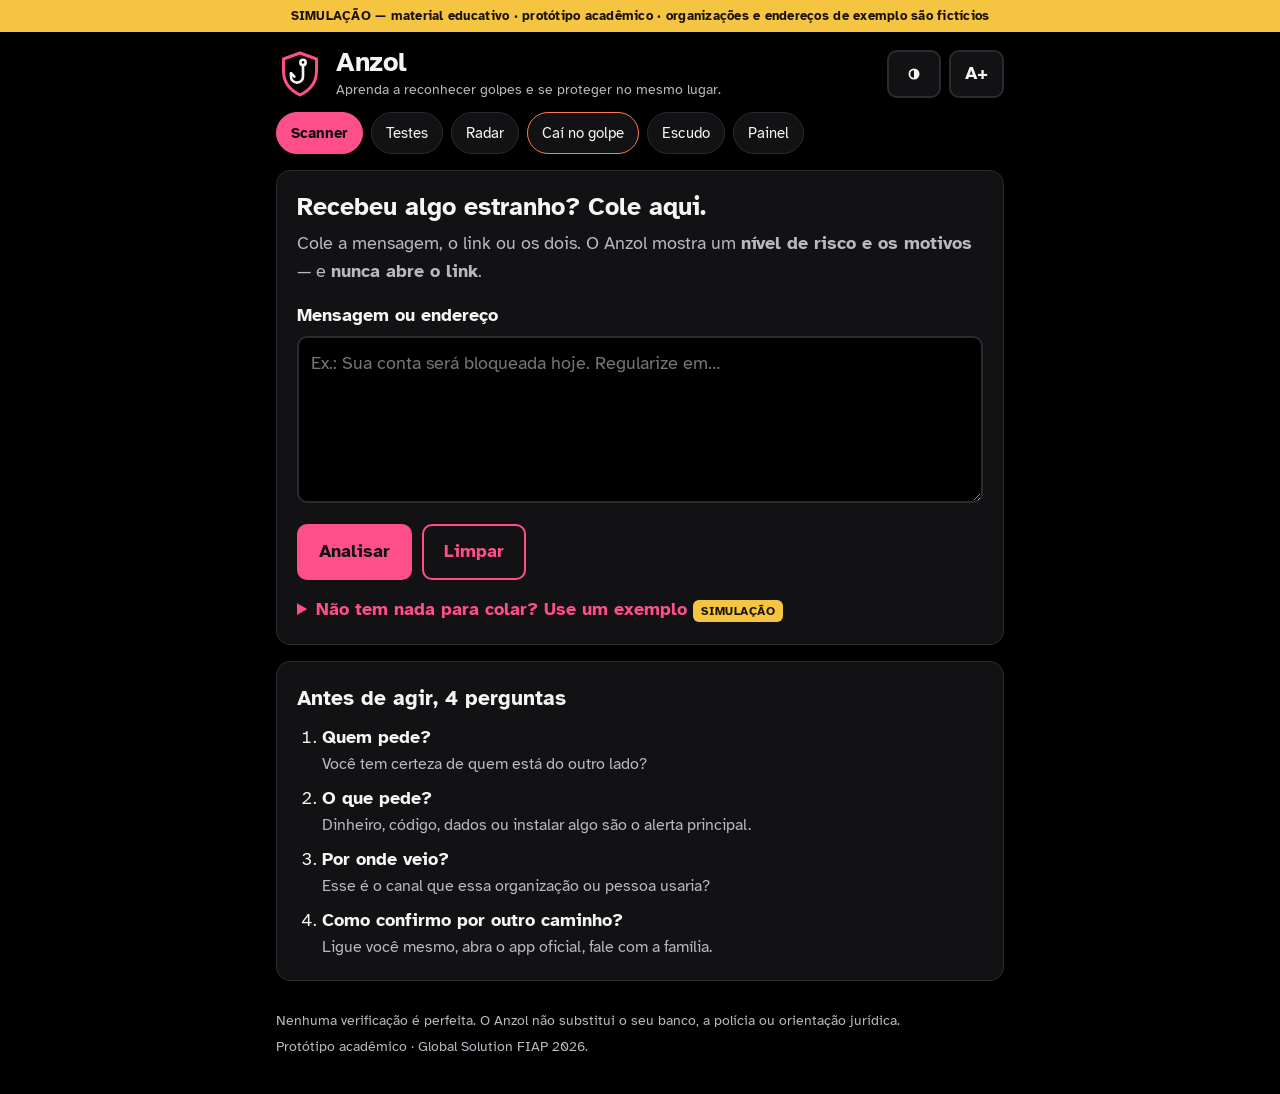
==== commit 99b3c71b: "Nova logo (anzol no escudo) e fonte Atkinson Hyperlegible - Logo: escudo em contorno rosa com anzol " ====
--- a/app/index.html
+++ b/app/index.html
@@ -11,7 +11,9 @@
   // Aplica o tema salvo antes de desenhar a página (evita piscar). Padrão: preto.
   try { if (localStorage.getItem('anzol-tema') === 'claro') document.documentElement.setAttribute('data-theme', 'light'); } catch (e) {}
 </script>
-<link rel="icon" href="data:image/svg+xml,%3Csvg xmlns='http://www.w3.org/2000/svg' viewBox='0 0 64 64'%3E%3Crect width='64' height='64' rx='14' fill='%23000'/%3E%3Cpath d='M38 10v26a13 13 0 1 1-26 0' fill='none' stroke='%23ff4f8b' stroke-width='7' stroke-linecap='round'/%3E%3Cpath d='M12 36l-4-8' stroke='%23ff4f8b' stroke-width='7' stroke-linecap='round'/%3E%3C/svg%3E">
+<link rel="icon" href="data:image/svg+xml,%3Csvg xmlns='http://www.w3.org/2000/svg' viewBox='0 0 64 64' fill='none' stroke-linecap='round' stroke-linejoin='round'%3E%3Crect width='64' height='64' rx='14' fill='%23000' stroke='none'/%3E%3Cpath d='M32 5l21 7.5v15.5c0 14.5-9 25-21 31C20 53 11 42.5 11 28V12.5z' stroke='%23ff4f8b' stroke-width='6'/%3E%3Cpath d='M36 15v20.5a8 8 0 0 1-16 0V31' stroke='%23f5f5f5' stroke-width='6'/%3E%3C/svg%3E">
+<link rel="preload" href="assets/fonts/atkinson-hyperlegible-latin-400-normal.woff2" as="font" type="font/woff2" crossorigin>
+<link rel="preload" href="assets/fonts/atkinson-hyperlegible-latin-700-normal.woff2" as="font" type="font/woff2" crossorigin>
 <link rel="stylesheet" href="css/app.css">
 </head>
 <body>
@@ -21,7 +23,10 @@
 
 <header class="topo">
   <div class="marca">
-    <svg class="marca-icone" viewBox="0 0 64 64" aria-hidden="true"><path d="M38 6v30a14 14 0 1 1-28 0" fill="none" stroke="currentColor" stroke-width="7" stroke-linecap="round"/><path d="M10 36l-4-8" stroke="currentColor" stroke-width="7" stroke-linecap="round"/></svg>
+    <svg class="marca-icone" viewBox="0 0 64 64" fill="none" stroke-linecap="round" stroke-linejoin="round" aria-hidden="true">
+      <path class="marca-escudo" d="M32 4l22 8v16c0 15-9.5 26-22 32C19.5 54 10 43 10 28V12z" stroke-width="4"/>
+      <g class="marca-anzol" stroke-width="3.5"><circle cx="36" cy="16.5" r="3.5"/><path d="M36 20v15.5a8 8 0 0 1-16 0V31"/><path d="M20 31l4.5 4.5"/></g>
+    </svg>
     <div>
       <h1 class="marca-nome" translate="no">Anzol</h1>
       <p class="marca-frase">Aprenda a reconhecer golpes e se proteger no mesmo lugar.</p>
--- a/app/css/app.css
+++ b/app/css/app.css
@@ -34,11 +34,22 @@
 }
 html.texto-grande { --tam-base: 22px; }
 
+/* Atkinson Hyperlegible (Braille Institute, licença SIL OFL 1.1 — ver assets/fonts/OFL-atkinson-hyperlegible.txt).
+   Desenhada para baixa visão: I, l, 1, O e 0 bem diferentes. Hospedada aqui (sem chamadas ao Google). */
+@font-face {
+  font-family: "Atkinson Hyperlegible"; font-style: normal; font-weight: 400; font-display: swap;
+  src: url("../assets/fonts/atkinson-hyperlegible-latin-400-normal.woff2") format("woff2");
+}
+@font-face {
+  font-family: "Atkinson Hyperlegible"; font-style: normal; font-weight: 700 800; font-display: swap;
+  src: url("../assets/fonts/atkinson-hyperlegible-latin-700-normal.woff2") format("woff2");
+}
+
 * { box-sizing: border-box; }
 html { font-size: var(--tam-base); -webkit-tap-highlight-color: transparent; }
 body {
   margin: 0; background: var(--fundo); color: var(--texto);
-  font-family: system-ui, -apple-system, "Segoe UI", Roboto, sans-serif; line-height: 1.55;
+  font-family: "Atkinson Hyperlegible", system-ui, -apple-system, "Segoe UI", Roboto, sans-serif; line-height: 1.55;
   -webkit-text-size-adjust: 100%;
 }
 button, a, select, summary, input, label { touch-action: manipulation; }
@@ -56,7 +67,9 @@
 .topo, main, .abas, .rodape { max-width: 760px; margin: 0 auto; padding-left: 16px; padding-right: 16px; }
 .topo { display: flex; align-items: center; justify-content: space-between; gap: 12px; padding-top: 16px; }
 .marca { display: flex; align-items: center; gap: 12px; }
-.marca-icone { width: 40px; height: 40px; color: var(--marca-profunda); flex: none; }
+.marca-icone { width: 48px; height: 48px; flex: none; }
+.marca-escudo { stroke: var(--marca); }          /* escudo rosa em contorno */
+.marca-anzol { stroke: var(--texto); }           /* anzol clássico: branco no tema preto, preto no tema claro */
 .marca-nome { margin: 0; font-size: 1.5rem; font-weight: 800; color: var(--texto); line-height: 1.1; letter-spacing: -.01em; }
 .ajustes { display: flex; gap: 8px; }
 .icone-botao { width: 22px; height: 22px; display: block; }
